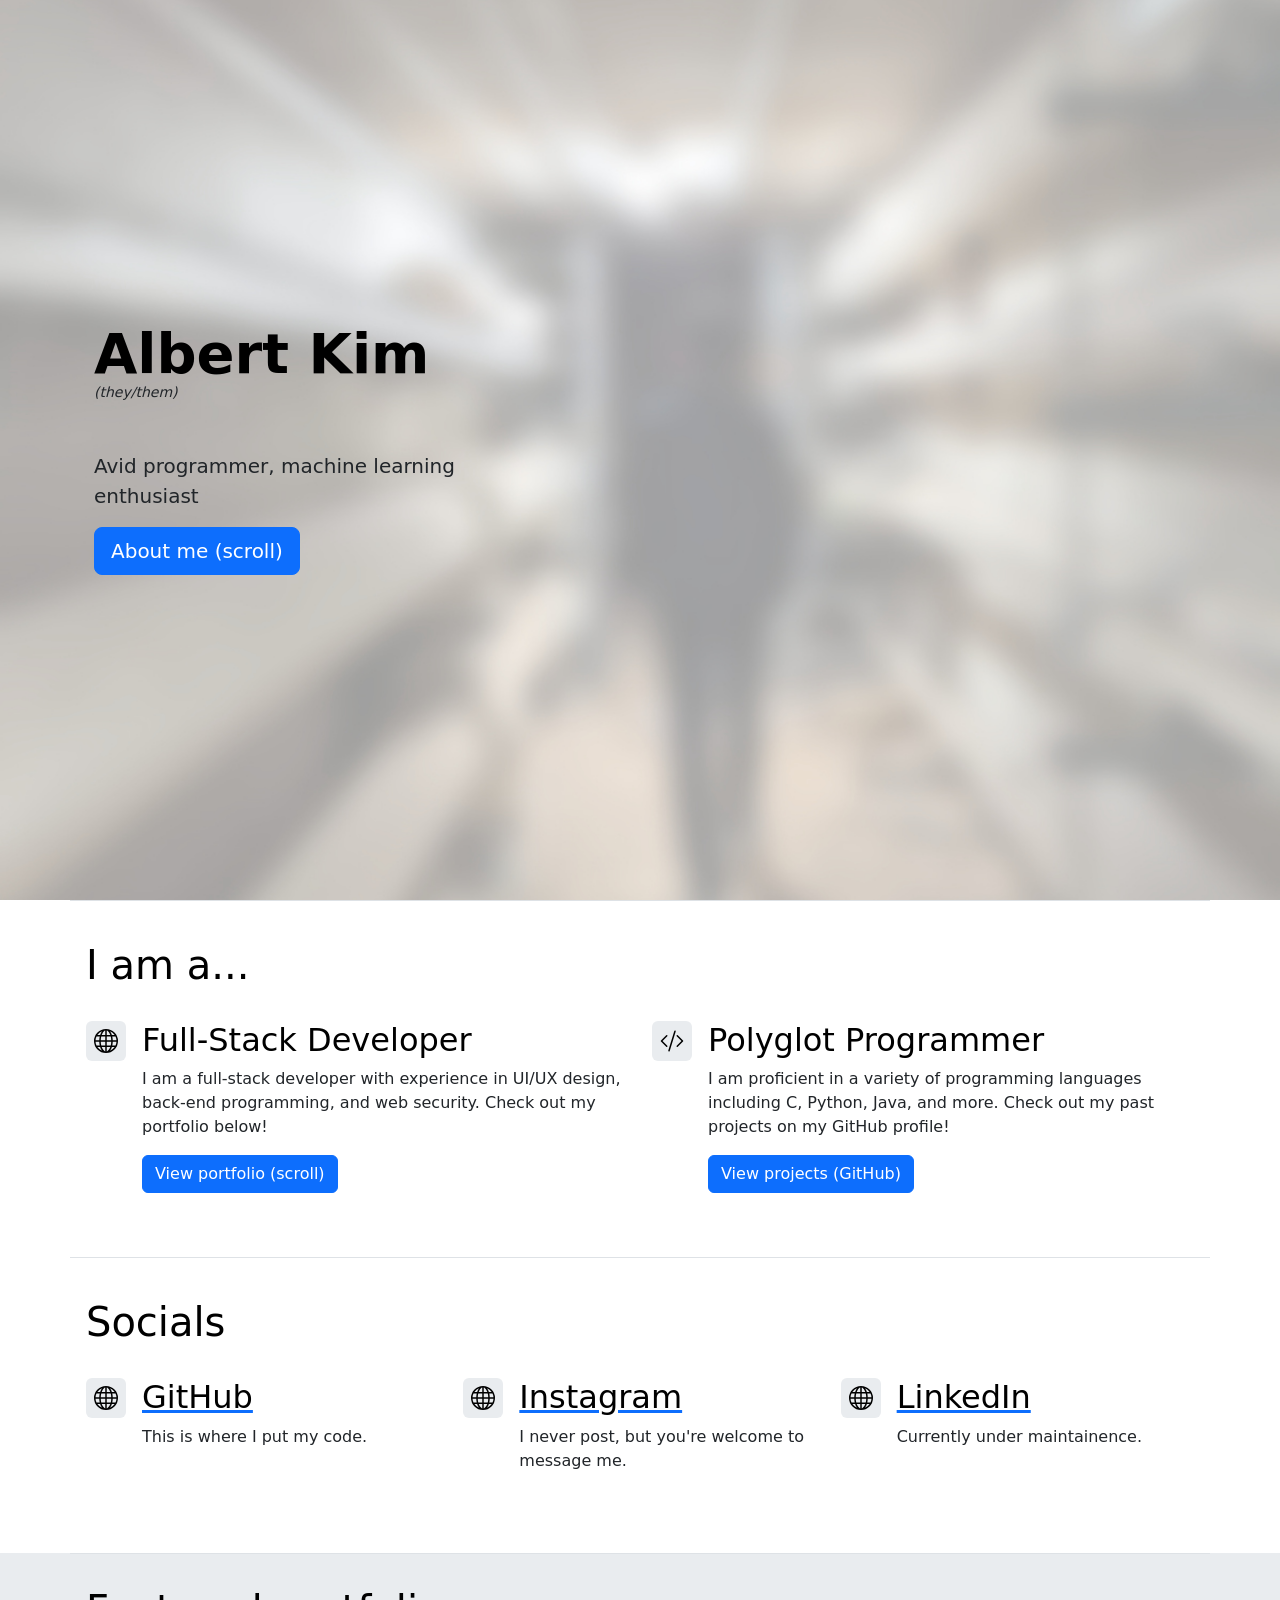
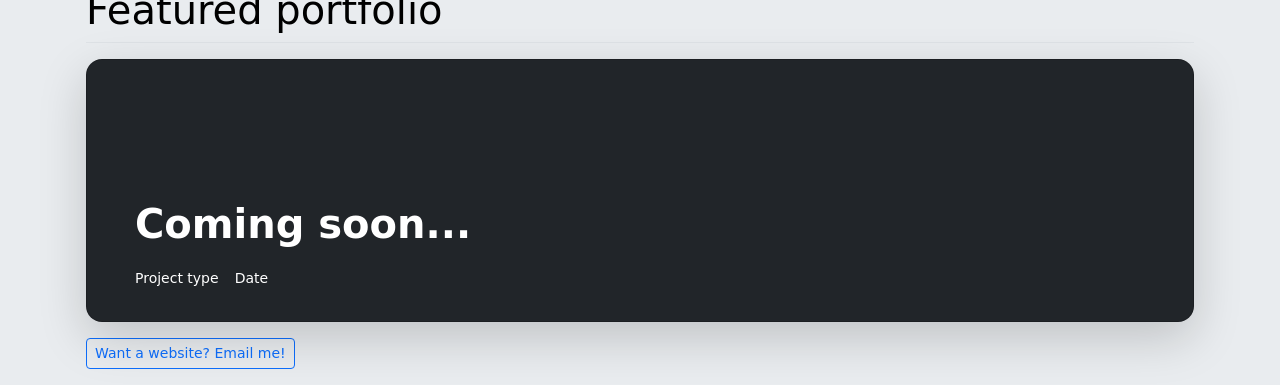
==== index.html @ 01ab3913 "Add files via upload" ====
<html>
	<head>
		<!-- Bootstrap CSS -->
		<link href="https://cdn.jsdelivr.net/npm/bootstrap@5.3.2/dist/css/bootstrap.min.css" rel="stylesheet" integrity="sha384-T3c6CoIi6uLrA9TneNEoa7RxnatzjcDSCmG1MXxSR1GAsXEV/Dwwykc2MPK8M2HN" crossorigin="anonymous">

		<!-- Custom CSS -->
		<!-- <link href="style.css" rel="stylesheet"> -->
	</head>

	<body class="">

		<!-- Cover -->
		<div class="bg-image mb-0 p-0" style="
					background-image: url(assets/bg.jpg);
					background-size: cover;
					background-position: center; 
			">
			<div class="container d-flex col-xxl-8 h-100 px-4 py-5 mx-auto">
			    <div class="row align-items-center g-5 py-5">

					<!-- Text -->
					<div class="col-lg-10">
						<h1 class="display-4 fw-bold text-body-emphasis lh-1 mb-0">Albert Kim</h1>
						<small><i>(they/them)</i></small>
						<div class="my-5"></div>
						<p class="lead">Avid programmer, machine learning enthusiast</p>
						<a href="#features" class="btn btn-lg btn-primary">About me (scroll)</a>
					</div>

					<!-- TODO scroll down icon -->

			    </div>
			</div>
		</div>

		<!-- Features -->
		<div class="container col-xxl-8 px-3 py-3 mb-5 border-top" id="features">
			<h2 class="pb-2 fs-1 text-body-emphasis my-4">I am a...</h2>
			<div class="row g-4 py-0 row-cols-1 row-cols-lg-2">

				<!-- Card 1 -->
				<div class="col d-flex align-items-start">
					<div class="icon-square text-body-emphasis bg-body-secondary d-inline-flex align-items-center justify-content-center fs-4 flex-shrink-0 me-3 p-2 rounded-2">
						<svg xmlns="http://www.w3.org/2000/svg" width="1em" height="1em" fill="currentColor" class="bi bi-globe" viewBox="0 0 16 16">
							<path d="M0 8a8 8 0 1 1 16 0A8 8 0 0 1 0 8m7.5-6.923c-.67.204-1.335.82-1.887 1.855A7.97 7.97 0 0 0 5.145 4H7.5zM4.09 4a9.267 9.267 0 0 1 .64-1.539 6.7 6.7 0 0 1 .597-.933A7.025 7.025 0 0 0 2.255 4zm-.582 3.5c.03-.877.138-1.718.312-2.5H1.674a6.958 6.958 0 0 0-.656 2.5zM4.847 5a12.5 12.5 0 0 0-.338 2.5H7.5V5zM8.5 5v2.5h2.99a12.495 12.495 0 0 0-.337-2.5zM4.51 8.5a12.5 12.5 0 0 0 .337 2.5H7.5V8.5zm3.99 0V11h2.653c.187-.765.306-1.608.338-2.5zM5.145 12c.138.386.295.744.468 1.068.552 1.035 1.218 1.65 1.887 1.855V12zm.182 2.472a6.696 6.696 0 0 1-.597-.933A9.268 9.268 0 0 1 4.09 12H2.255a7.024 7.024 0 0 0 3.072 2.472M3.82 11a13.652 13.652 0 0 1-.312-2.5h-2.49c.062.89.291 1.733.656 2.5zm6.853 3.472A7.024 7.024 0 0 0 13.745 12H11.91a9.27 9.27 0 0 1-.64 1.539 6.688 6.688 0 0 1-.597.933M8.5 12v2.923c.67-.204 1.335-.82 1.887-1.855.173-.324.33-.682.468-1.068zm3.68-1h2.146c.365-.767.594-1.61.656-2.5h-2.49a13.65 13.65 0 0 1-.312 2.5zm2.802-3.5a6.959 6.959 0 0 0-.656-2.5H12.18c.174.782.282 1.623.312 2.5zM11.27 2.461c.247.464.462.98.64 1.539h1.835a7.024 7.024 0 0 0-3.072-2.472c.218.284.418.598.597.933zM10.855 4a7.966 7.966 0 0 0-.468-1.068C9.835 1.897 9.17 1.282 8.5 1.077V4z"/>
						</svg>
					</div>
					<div>
						<h3 class="fs-2 text-body-emphasis">Full-Stack Developer</h3>
						<p>I am a full-stack developer with experience in UI/UX design, back-end programming, and web security. Check out my portfolio below!</p>
						<a href="#web-portfolio" class="btn btn-primary">View portfolio (scroll)</a>
					</div>
				</div>

				<!-- Card 2 -->
				<div class="col d-flex align-items-start">
					<div class="icon-square text-body-emphasis bg-body-secondary d-inline-flex align-items-center justify-content-center fs-4 flex-shrink-0 me-3 p-2 rounded-2">
						<svg xmlns="http://www.w3.org/2000/svg" width="1em" height="1em" fill="currentColor" class="bi bi-code-slash" viewBox="0 0 16 16">
							<path d="M10.478 1.647a.5.5 0 1 0-.956-.294l-4 13a.5.5 0 0 0 .956.294l4-13zM4.854 4.146a.5.5 0 0 1 0 .708L1.707 8l3.147 3.146a.5.5 0 0 1-.708.708l-3.5-3.5a.5.5 0 0 1 0-.708l3.5-3.5a.5.5 0 0 1 .708 0zm6.292 0a.5.5 0 0 0 0 .708L14.293 8l-3.147 3.146a.5.5 0 0 0 .708.708l3.5-3.5a.5.5 0 0 0 0-.708l-3.5-3.5a.5.5 0 0 0-.708 0z"/>
						</svg>
					</div>
					<div>
						<h3 class="fs-2 text-body-emphasis">Polyglot Programmer</h3>
						<p>I am proficient in a variety of programming languages including C, Python, Java, and more. Check out my past projects on my GitHub profile!</p>
						<a href="https://github.com/osteofelidae" class="btn btn-primary">View projects (GitHub)</a>
					</div>
				</div>
			</div>
		</div>

		<!-- Socials -->
		<div class="container col-xxl-8 px-3 py-3 mb-5 border-top" id="socials">
			<h2 class="pb-2 fs-1 text-body-emphasis my-4">Socials</h2>

			<div class="row g-4 py-0 row-cols-1 row-cols-lg-3">

				<!-- Card 1 -->
				<div class="col d-flex align-items-start">
					<div class="icon-square text-body-emphasis bg-body-secondary d-inline-flex align-items-center justify-content-center fs-4 flex-shrink-0 me-3 p-2 rounded-2">
						<svg xmlns="http://www.w3.org/2000/svg" width="1em" height="1em" fill="currentColor" class="bi bi-globe" viewBox="0 0 16 16">
							<path d="M0 8a8 8 0 1 1 16 0A8 8 0 0 1 0 8m7.5-6.923c-.67.204-1.335.82-1.887 1.855A7.97 7.97 0 0 0 5.145 4H7.5zM4.09 4a9.267 9.267 0 0 1 .64-1.539 6.7 6.7 0 0 1 .597-.933A7.025 7.025 0 0 0 2.255 4zm-.582 3.5c.03-.877.138-1.718.312-2.5H1.674a6.958 6.958 0 0 0-.656 2.5zM4.847 5a12.5 12.5 0 0 0-.338 2.5H7.5V5zM8.5 5v2.5h2.99a12.495 12.495 0 0 0-.337-2.5zM4.51 8.5a12.5 12.5 0 0 0 .337 2.5H7.5V8.5zm3.99 0V11h2.653c.187-.765.306-1.608.338-2.5zM5.145 12c.138.386.295.744.468 1.068.552 1.035 1.218 1.65 1.887 1.855V12zm.182 2.472a6.696 6.696 0 0 1-.597-.933A9.268 9.268 0 0 1 4.09 12H2.255a7.024 7.024 0 0 0 3.072 2.472M3.82 11a13.652 13.652 0 0 1-.312-2.5h-2.49c.062.89.291 1.733.656 2.5zm6.853 3.472A7.024 7.024 0 0 0 13.745 12H11.91a9.27 9.27 0 0 1-.64 1.539 6.688 6.688 0 0 1-.597.933M8.5 12v2.923c.67-.204 1.335-.82 1.887-1.855.173-.324.33-.682.468-1.068zm3.68-1h2.146c.365-.767.594-1.61.656-2.5h-2.49a13.65 13.65 0 0 1-.312 2.5zm2.802-3.5a6.959 6.959 0 0 0-.656-2.5H12.18c.174.782.282 1.623.312 2.5zM11.27 2.461c.247.464.462.98.64 1.539h1.835a7.024 7.024 0 0 0-3.072-2.472c.218.284.418.598.597.933zM10.855 4a7.966 7.966 0 0 0-.468-1.068C9.835 1.897 9.17 1.282 8.5 1.077V4z"/>
						</svg>
					</div>
					<div>
						<a href="https://github.com/osteofelidae">
							<h3 class="fs-2 text-body-emphasis">GitHub</h3>
						</a>
						<p>This is where I put my code.</p>
					</div>
				</div>

				<!-- Card 2 -->
				<div class="col d-flex align-items-start">
					<div class="icon-square text-body-emphasis bg-body-secondary d-inline-flex align-items-center justify-content-center fs-4 flex-shrink-0 me-3 p-2 rounded-2">
						<svg xmlns="http://www.w3.org/2000/svg" width="1em" height="1em" fill="currentColor" class="bi bi-globe" viewBox="0 0 16 16">
							<path d="M0 8a8 8 0 1 1 16 0A8 8 0 0 1 0 8m7.5-6.923c-.67.204-1.335.82-1.887 1.855A7.97 7.97 0 0 0 5.145 4H7.5zM4.09 4a9.267 9.267 0 0 1 .64-1.539 6.7 6.7 0 0 1 .597-.933A7.025 7.025 0 0 0 2.255 4zm-.582 3.5c.03-.877.138-1.718.312-2.5H1.674a6.958 6.958 0 0 0-.656 2.5zM4.847 5a12.5 12.5 0 0 0-.338 2.5H7.5V5zM8.5 5v2.5h2.99a12.495 12.495 0 0 0-.337-2.5zM4.51 8.5a12.5 12.5 0 0 0 .337 2.5H7.5V8.5zm3.99 0V11h2.653c.187-.765.306-1.608.338-2.5zM5.145 12c.138.386.295.744.468 1.068.552 1.035 1.218 1.65 1.887 1.855V12zm.182 2.472a6.696 6.696 0 0 1-.597-.933A9.268 9.268 0 0 1 4.09 12H2.255a7.024 7.024 0 0 0 3.072 2.472M3.82 11a13.652 13.652 0 0 1-.312-2.5h-2.49c.062.89.291 1.733.656 2.5zm6.853 3.472A7.024 7.024 0 0 0 13.745 12H11.91a9.27 9.27 0 0 1-.64 1.539 6.688 6.688 0 0 1-.597.933M8.5 12v2.923c.67-.204 1.335-.82 1.887-1.855.173-.324.33-.682.468-1.068zm3.68-1h2.146c.365-.767.594-1.61.656-2.5h-2.49a13.65 13.65 0 0 1-.312 2.5zm2.802-3.5a6.959 6.959 0 0 0-.656-2.5H12.18c.174.782.282 1.623.312 2.5zM11.27 2.461c.247.464.462.98.64 1.539h1.835a7.024 7.024 0 0 0-3.072-2.472c.218.284.418.598.597.933zM10.855 4a7.966 7.966 0 0 0-.468-1.068C9.835 1.897 9.17 1.282 8.5 1.077V4z"/>
						</svg>
					</div>
					<div>
						<a href="https://instagram.com/osteofelidae">
							<h3 class="fs-2 text-body-emphasis">Instagram</h3>
						</a>
						<p>I never post, but you're welcome to message me.</p>
					</div>
				</div>

				<!-- Card 3 -->
				<div class="col d-flex align-items-start">
					<div class="icon-square text-body-emphasis bg-body-secondary d-inline-flex align-items-center justify-content-center fs-4 flex-shrink-0 me-3 p-2 rounded-2">
						<svg xmlns="http://www.w3.org/2000/svg" width="1em" height="1em" fill="currentColor" class="bi bi-globe" viewBox="0 0 16 16">
							<path d="M0 8a8 8 0 1 1 16 0A8 8 0 0 1 0 8m7.5-6.923c-.67.204-1.335.82-1.887 1.855A7.97 7.97 0 0 0 5.145 4H7.5zM4.09 4a9.267 9.267 0 0 1 .64-1.539 6.7 6.7 0 0 1 .597-.933A7.025 7.025 0 0 0 2.255 4zm-.582 3.5c.03-.877.138-1.718.312-2.5H1.674a6.958 6.958 0 0 0-.656 2.5zM4.847 5a12.5 12.5 0 0 0-.338 2.5H7.5V5zM8.5 5v2.5h2.99a12.495 12.495 0 0 0-.337-2.5zM4.51 8.5a12.5 12.5 0 0 0 .337 2.5H7.5V8.5zm3.99 0V11h2.653c.187-.765.306-1.608.338-2.5zM5.145 12c.138.386.295.744.468 1.068.552 1.035 1.218 1.65 1.887 1.855V12zm.182 2.472a6.696 6.696 0 0 1-.597-.933A9.268 9.268 0 0 1 4.09 12H2.255a7.024 7.024 0 0 0 3.072 2.472M3.82 11a13.652 13.652 0 0 1-.312-2.5h-2.49c.062.89.291 1.733.656 2.5zm6.853 3.472A7.024 7.024 0 0 0 13.745 12H11.91a9.27 9.27 0 0 1-.64 1.539 6.688 6.688 0 0 1-.597.933M8.5 12v2.923c.67-.204 1.335-.82 1.887-1.855.173-.324.33-.682.468-1.068zm3.68-1h2.146c.365-.767.594-1.61.656-2.5h-2.49a13.65 13.65 0 0 1-.312 2.5zm2.802-3.5a6.959 6.959 0 0 0-.656-2.5H12.18c.174.782.282 1.623.312 2.5zM11.27 2.461c.247.464.462.98.64 1.539h1.835a7.024 7.024 0 0 0-3.072-2.472c.218.284.418.598.597.933zM10.855 4a7.966 7.966 0 0 0-.468-1.068C9.835 1.897 9.17 1.282 8.5 1.077V4z"/>
						</svg>
					</div>
					<div>
						<a href="#socials">
							<h3 class="fs-2 text-body-emphasis">LinkedIn</h3>
						</a>
						<p>Currently under maintainence.</p>
					</div>
				</div>

				
			</div>
		</div>

		<!-- Portfolio -->
		<div class="bg-body-secondary">
			<div class="container col-xxl-8 px-3 py-3 mb-0 border-top" id="web-portfolio">
				<h2 class="pb-2 border-bottom fs-1 text-body-emphasis my-3">Featured portfolio</h2>

				<!-- Card 1 -->
				<div class="row row-cols-1 row-cols-lg-1 align-items-stretch g-4 pu-5 pb-3">
					<div class="col">
						<div class="card card-cover h-100 overflow-hidden text-bg-dark rounded-4 shadow-lg bg-image" style="background-image: url('TODO');">
							<div class="d-flex flex-column h-100 p-5 pb-3 text-white text-shadow-1">
								<h3 class="pt-5 mt-5 mb-4 display-6 lh-1 fw-bold">Coming soon...</h3>
								<ul class="d-flex list-unstyled mt-auto">
									<li class="d-flex align-items-center me-3">
										<small>Project type</small>
									</li>
									<li class="d-flex align-items-center">
										<small>Date</small>
									</li>
								</ul>
							</div>
						</div>
					</div>
				</div>

				<a href="mailto:osteofelidae@gmail.com" class="btn btn-sm btn btn-outline-primary btn-bg-primary">Want a website? Email me!</a>


			</div>
		</div>

	</body>
</html>
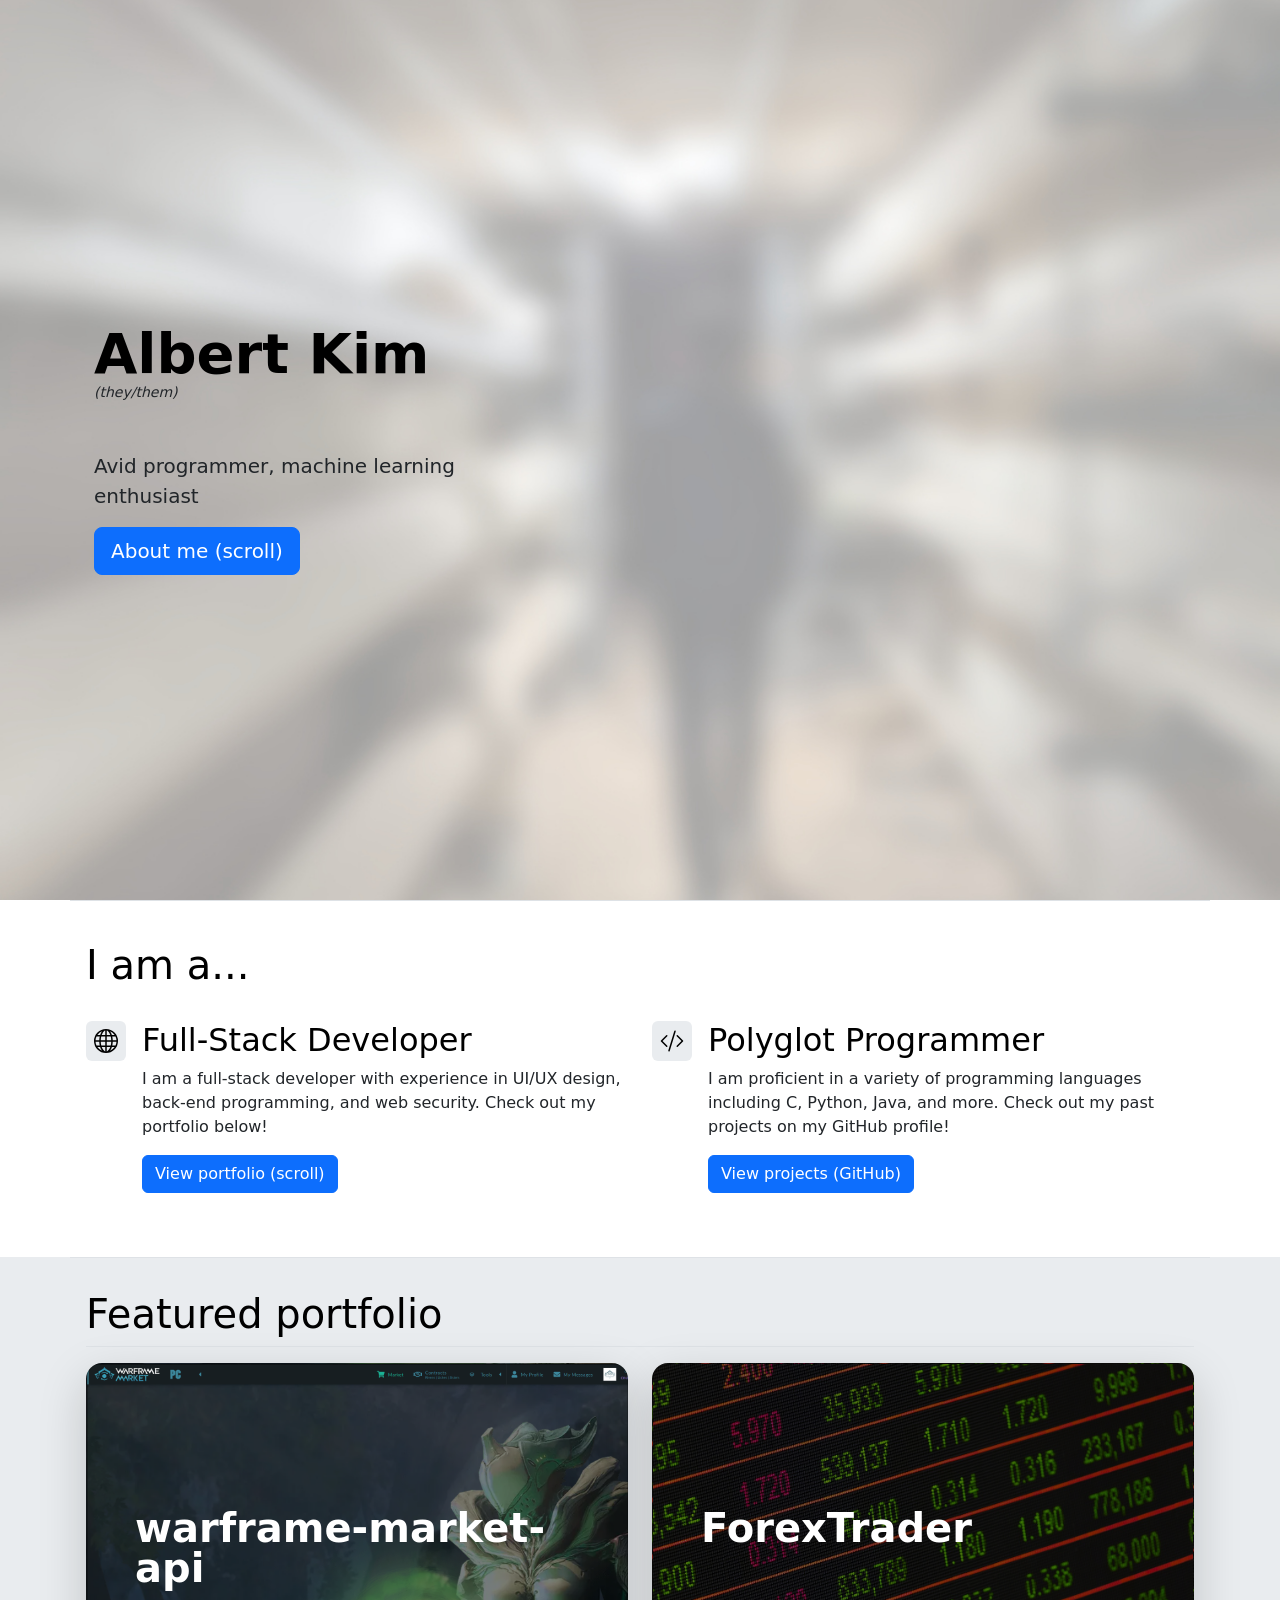
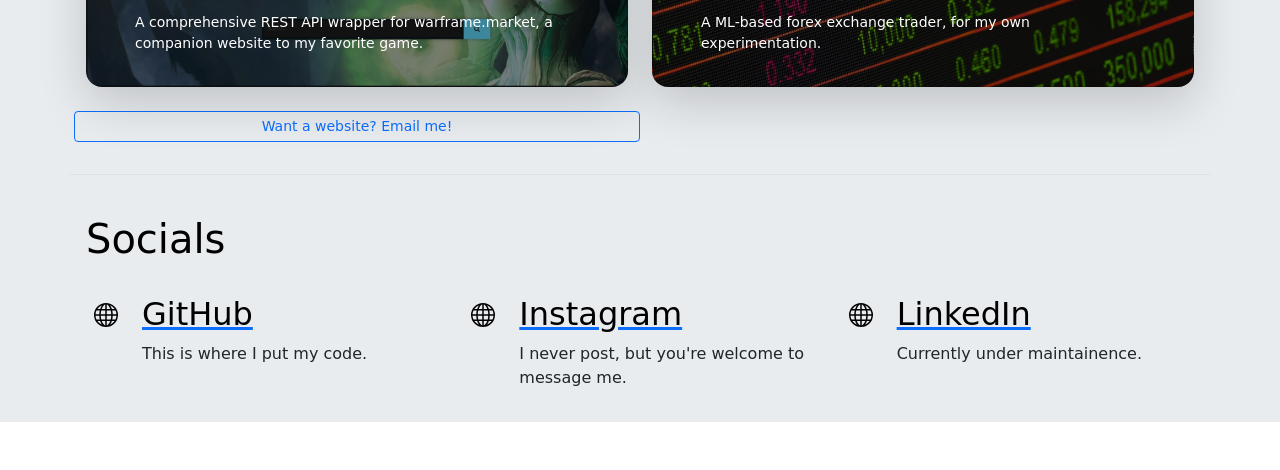
==== commit 47f3ae5b: "Add portfolio cards" ====
--- a/index.html
+++ b/index.html
@@ -68,6 +68,52 @@
 			</div>
 		</div>
 
+		<!-- Portfolio -->
+		<div class="bg-body-secondary">
+			<div class="container col-xxl-8 px-3 py-3 mb-0 border-top" id="web-portfolio">
+				<h2 class="pb-2 border-bottom fs-1 text-body-emphasis my-3">Featured portfolio</h2>
+
+				
+				<div class="row row-cols-1 row-cols-lg-2 align-items-stretch g-4 pu-5 pb-3">
+
+					<!-- Card 1 -->
+					<a class="text-decoration-none" href="https://github.com/osteofelidae/warframe-market-api">
+						<div class="col">
+							<div class="card card-cover h-100 overflow-hidden text-bg-dark rounded-4 shadow-lg bg-image" style="background-image: url('assets/warframe-market-api.png');background-size: cover;">
+								<div class="d-flex flex-column h-100 p-5 pb-3 text-white text-shadow-1">
+									<h3 class="pt-5 mt-5 mb-4 display-6 lh-1 fw-bold">warframe-market-api</h3>
+									<ul class="d-flex list-unstyled mt-auto">
+										<li class="d-flex align-items-center me-3">
+											<small>A comprehensive REST API wrapper for warframe.market, a companion website to my favorite game.</small>
+										</li>
+									</ul>
+								</div>
+							</div>
+						</div>
+					</a>
+
+					<!-- Card 2 -->
+					<a class="text-decoration-none" href="https://github.com/osteofelidae/ForexTrader">
+						<div class="col">
+							<div class="card card-cover h-100 overflow-hidden text-bg-dark rounded-4 shadow-lg bg-image" style="background-image: url('assets/ForexTrader.png');background-size: cover;">
+								<div class="d-flex flex-column h-100 p-5 pb-3 text-white text-shadow-1">
+									<h3 class="pt-5 mt-5 mb-4 display-6 lh-1 fw-bold">ForexTrader</h3>
+									<ul class="d-flex list-unstyled mt-auto">
+										<li class="d-flex align-items-center me-3">
+											<small>A ML-based forex exchange trader, for my own experimentation.</small>
+										</li>
+									</ul>
+								</div>
+							</div>
+						</div>
+					</a>
+
+				<a href="mailto:osteofelidae@gmail.com" class="btn btn-sm btn btn-outline-primary btn-bg-primary">Want a website? Email me!</a>
+
+
+			</div>
+		</div>
+
 		<!-- Socials -->
 		<div class="container col-xxl-8 px-3 py-3 mb-5 border-top" id="socials">
 			<h2 class="pb-2 fs-1 text-body-emphasis my-4">Socials</h2>
@@ -123,35 +169,5 @@
 			</div>
 		</div>
 
-		<!-- Portfolio -->
-		<div class="bg-body-secondary">
-			<div class="container col-xxl-8 px-3 py-3 mb-0 border-top" id="web-portfolio">
-				<h2 class="pb-2 border-bottom fs-1 text-body-emphasis my-3">Featured portfolio</h2>
-
-				<!-- Card 1 -->
-				<div class="row row-cols-1 row-cols-lg-1 align-items-stretch g-4 pu-5 pb-3">
-					<div class="col">
-						<div class="card card-cover h-100 overflow-hidden text-bg-dark rounded-4 shadow-lg bg-image" style="background-image: url('TODO');">
-							<div class="d-flex flex-column h-100 p-5 pb-3 text-white text-shadow-1">
-								<h3 class="pt-5 mt-5 mb-4 display-6 lh-1 fw-bold">Coming soon...</h3>
-								<ul class="d-flex list-unstyled mt-auto">
-									<li class="d-flex align-items-center me-3">
-										<small>Project type</small>
-									</li>
-									<li class="d-flex align-items-center">
-										<small>Date</small>
-									</li>
-								</ul>
-							</div>
-						</div>
-					</div>
-				</div>
-
-				<a href="mailto:osteofelidae@gmail.com" class="btn btn-sm btn btn-outline-primary btn-bg-primary">Want a website? Email me!</a>
-
-
-			</div>
-		</div>
-
 	</body>
 </html>
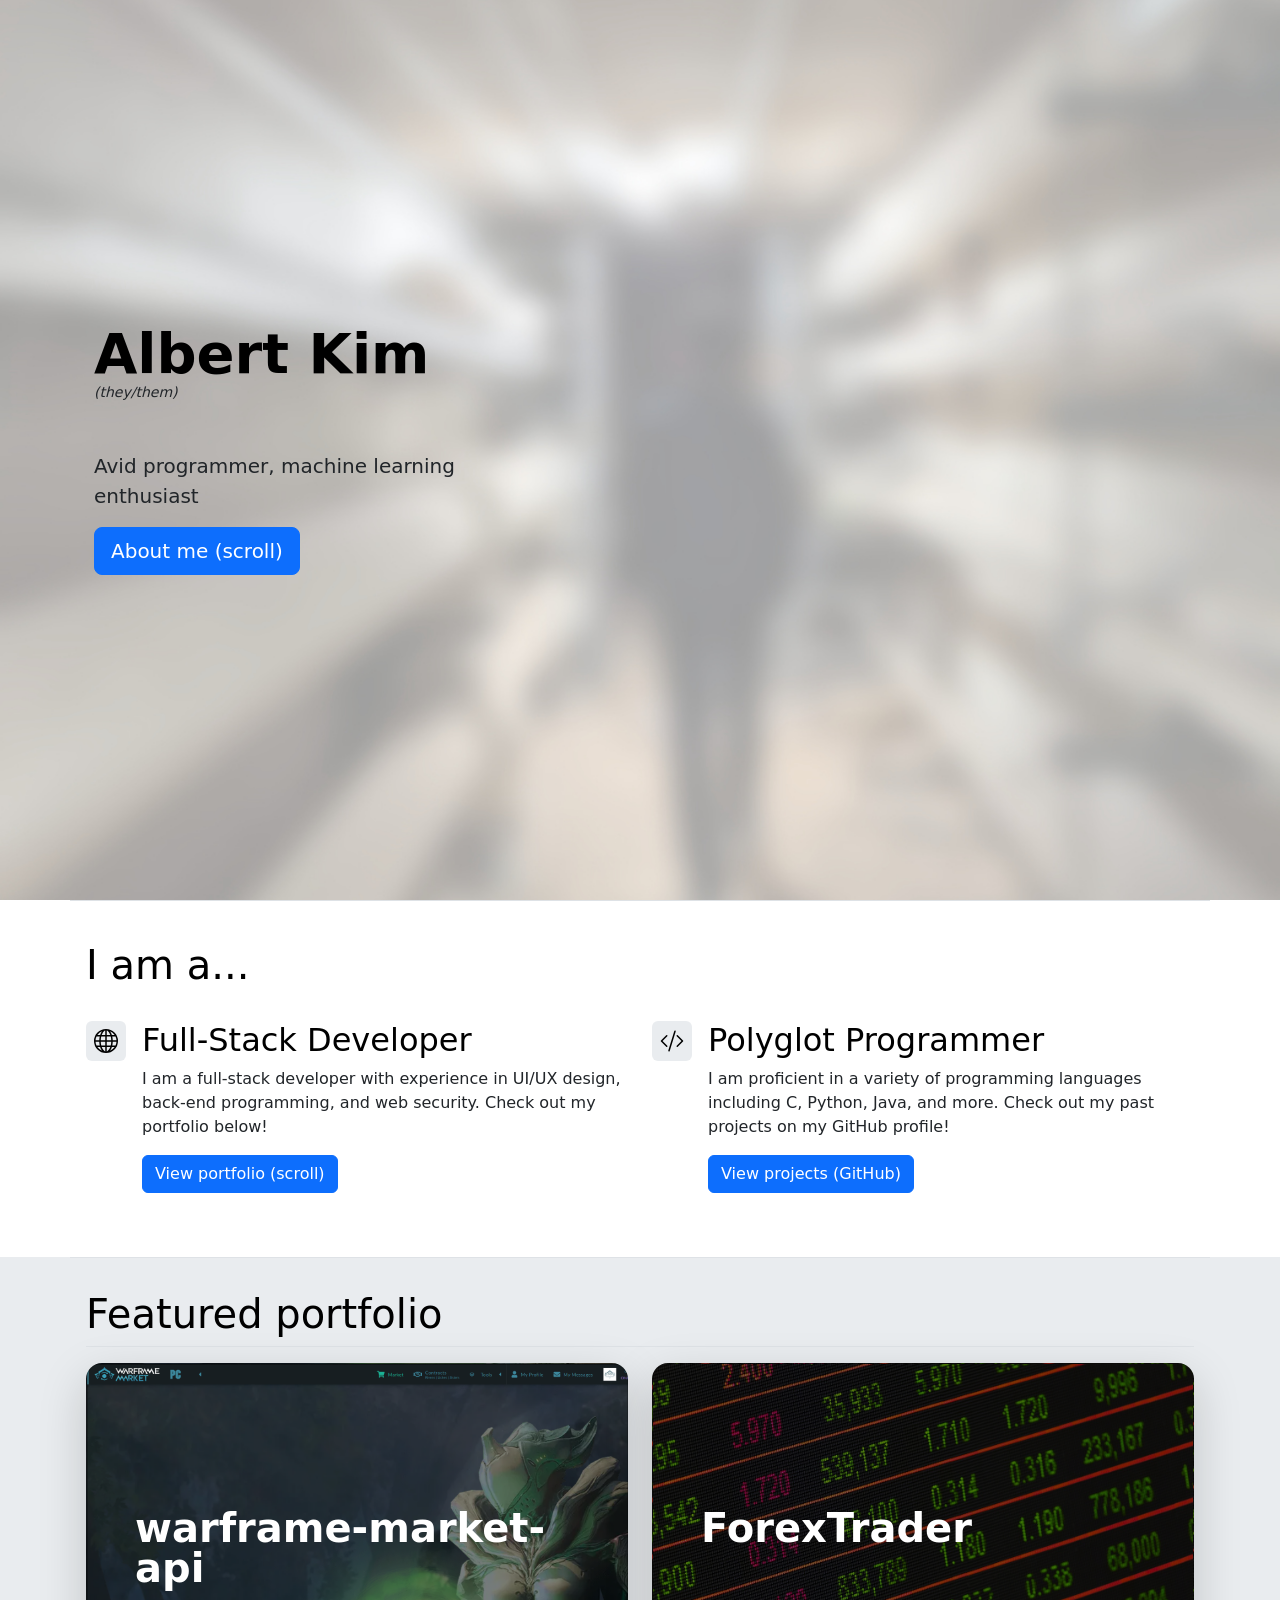
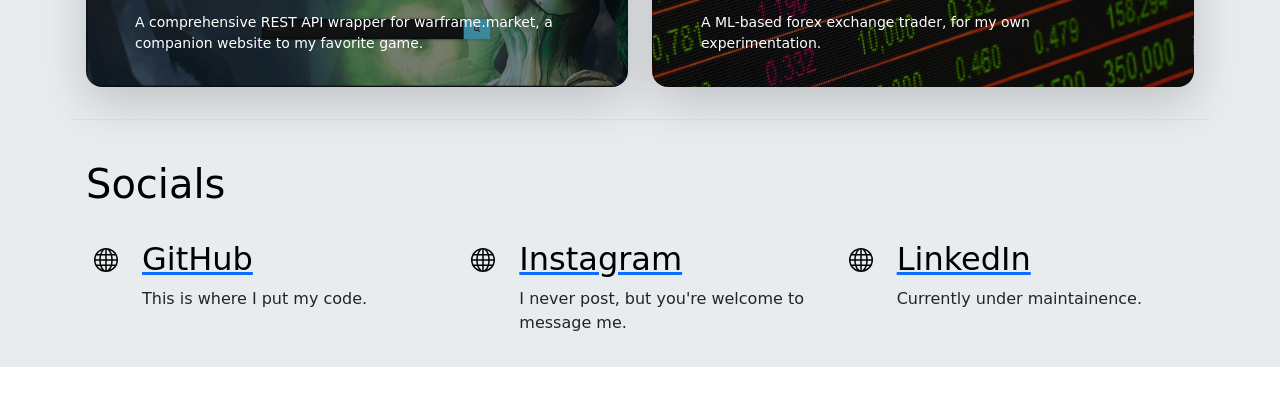
==== commit eabfb613: "Remove button" ====
--- a/index.html
+++ b/index.html
@@ -108,9 +108,6 @@
 						</div>
 					</a>
 
-				<a href="mailto:osteofelidae@gmail.com" class="btn btn-sm btn btn-outline-primary btn-bg-primary">Want a website? Email me!</a>
-
-
 			</div>
 		</div>
 
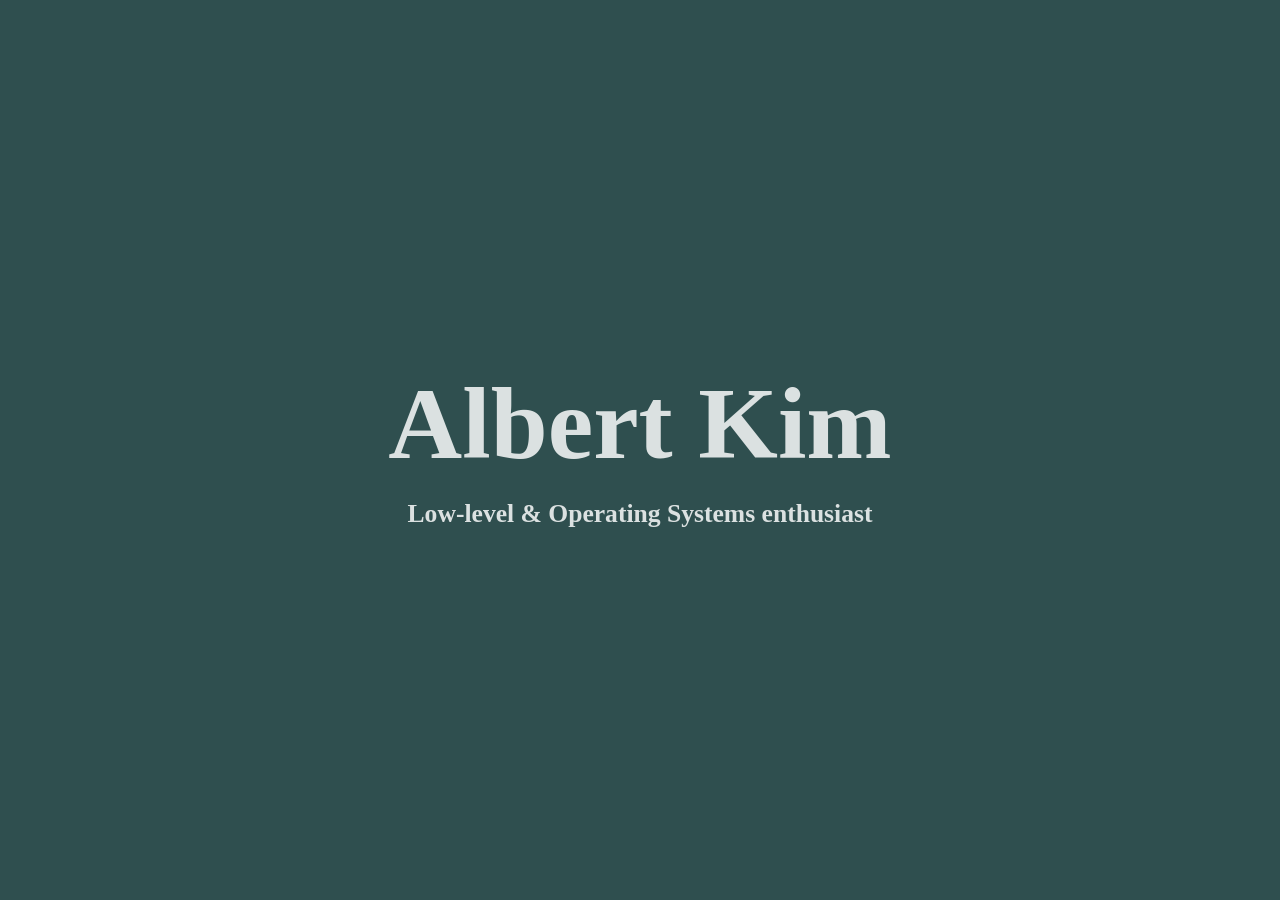
==== commit d47d79d1: "first commit" ====
--- a/index.html
+++ b/index.html
@@ -1,170 +1,74 @@
 <html>
-	<head>
-		<!-- Bootstrap CSS -->
-		<link href="https://cdn.jsdelivr.net/npm/bootstrap@5.3.2/dist/css/bootstrap.min.css" rel="stylesheet" integrity="sha384-T3c6CoIi6uLrA9TneNEoa7RxnatzjcDSCmG1MXxSR1GAsXEV/Dwwykc2MPK8M2HN" crossorigin="anonymous">
+    <head>
+        <title>Albert Kim</title>
+        <link href="style.css" rel="stylesheet" />
+    </head>
+    <body>
+        <div class="container">
+            <div class="page cover-page">
+                <div class="cover-page-overlay">
+                    <h1>Albert Kim</h1>
+                    <h2>Low-level & Operating Systems enthusiast</h2>
+                </div>
+            </div>
 
-		<!-- Custom CSS -->
-		<!-- <link href="style.css" rel="stylesheet"> -->
-	</head>
+            <div class="page content-page-background">
+                <div class="content-page">
+                    <h1>About Me</h1>
+                    <p>
+                        Hello! I'm Alby, an undergrad in Computer Science. I've
+                        been coding since I was seven, and enjoy all things
+                        programming!
+                    </p>
+                    <p>
+                        In particular, I love doing low-level/OS stuff - for
+                        example, I maintain my own distribution of Arch Linux
+                        and use it as my daily driver! I also dabble in AI/ML
+                        and web development - I created this website without
+                        frameworks for fun!
+                    </p>
+                    <p>
+                        Outside of CS, I'm an avid enjoyer of books and video
+                        games galore, particularly high fantasy and sci-fi. Ask
+                        me about my WuWa account!
+                    </p>
+                </div>
+            </div>
 
-	<body class="">
+            <div class="page content-page-background">
+                <div class="content-page">
+                    <h1>Hire me!</h1>
+                    <p>
+                        I need more money to buy graphics cards, and you
+                        need a dependable software engineer. Sounds like a win-win to me!
+                    </p>
+                    <br />
+                    <p>
+                        <b>What I'm great at:</b>
+                        <ul>
+                            <li><b>Languages:</b> C/C++, Python, learning new languages fast!</li>
+                            <li><b>Libraries/Technologies:</b> Linux, PyTorch, TensorFlow/Keras</li>
+                        </ul>
+                    </p>
+                    <br />
+                    <p>
+                        <b>What I'm good at:</b>
+                        <ul>
+                            <li><b>Languages:</b> Rust, JavaScript, HTML, CSS, Java, Lua</li>
+                            <li><b>Libraries/Technologies:</b> Node.js, React.js, Bootstrap</li>
+                        </ul>
+                    </p>
+                    <br />
+                    <p><a href="assets/resume.pdf">My full resume :)</a></p>
+                </div>
+            </div>
 
-		<!-- Cover -->
-		<div class="bg-image mb-0 p-0" style="
-					background-image: url(assets/bg.jpg);
-					background-size: cover;
-					background-position: center; 
-			">
-			<div class="container d-flex col-xxl-8 h-100 px-4 py-5 mx-auto">
-			    <div class="row align-items-center g-5 py-5">
-
-					<!-- Text -->
-					<div class="col-lg-10">
-						<h1 class="display-4 fw-bold text-body-emphasis lh-1 mb-0">Albert Kim</h1>
-						<small><i>(they/them)</i></small>
-						<div class="my-5"></div>
-						<p class="lead">Avid programmer, machine learning enthusiast</p>
-						<a href="#features" class="btn btn-lg btn-primary">About me (scroll)</a>
-					</div>
-
-					<!-- TODO scroll down icon -->
-
-			    </div>
-			</div>
-		</div>
-
-		<!-- Features -->
-		<div class="container col-xxl-8 px-3 py-3 mb-5 border-top" id="features">
-			<h2 class="pb-2 fs-1 text-body-emphasis my-4">I am a...</h2>
-			<div class="row g-4 py-0 row-cols-1 row-cols-lg-2">
-
-				<!-- Card 1 -->
-				<div class="col d-flex align-items-start">
-					<div class="icon-square text-body-emphasis bg-body-secondary d-inline-flex align-items-center justify-content-center fs-4 flex-shrink-0 me-3 p-2 rounded-2">
-						<svg xmlns="http://www.w3.org/2000/svg" width="1em" height="1em" fill="currentColor" class="bi bi-globe" viewBox="0 0 16 16">
-							<path d="M0 8a8 8 0 1 1 16 0A8 8 0 0 1 0 8m7.5-6.923c-.67.204-1.335.82-1.887 1.855A7.97 7.97 0 0 0 5.145 4H7.5zM4.09 4a9.267 9.267 0 0 1 .64-1.539 6.7 6.7 0 0 1 .597-.933A7.025 7.025 0 0 0 2.255 4zm-.582 3.5c.03-.877.138-1.718.312-2.5H1.674a6.958 6.958 0 0 0-.656 2.5zM4.847 5a12.5 12.5 0 0 0-.338 2.5H7.5V5zM8.5 5v2.5h2.99a12.495 12.495 0 0 0-.337-2.5zM4.51 8.5a12.5 12.5 0 0 0 .337 2.5H7.5V8.5zm3.99 0V11h2.653c.187-.765.306-1.608.338-2.5zM5.145 12c.138.386.295.744.468 1.068.552 1.035 1.218 1.65 1.887 1.855V12zm.182 2.472a6.696 6.696 0 0 1-.597-.933A9.268 9.268 0 0 1 4.09 12H2.255a7.024 7.024 0 0 0 3.072 2.472M3.82 11a13.652 13.652 0 0 1-.312-2.5h-2.49c.062.89.291 1.733.656 2.5zm6.853 3.472A7.024 7.024 0 0 0 13.745 12H11.91a9.27 9.27 0 0 1-.64 1.539 6.688 6.688 0 0 1-.597.933M8.5 12v2.923c.67-.204 1.335-.82 1.887-1.855.173-.324.33-.682.468-1.068zm3.68-1h2.146c.365-.767.594-1.61.656-2.5h-2.49a13.65 13.65 0 0 1-.312 2.5zm2.802-3.5a6.959 6.959 0 0 0-.656-2.5H12.18c.174.782.282 1.623.312 2.5zM11.27 2.461c.247.464.462.98.64 1.539h1.835a7.024 7.024 0 0 0-3.072-2.472c.218.284.418.598.597.933zM10.855 4a7.966 7.966 0 0 0-.468-1.068C9.835 1.897 9.17 1.282 8.5 1.077V4z"/>
-						</svg>
-					</div>
-					<div>
-						<h3 class="fs-2 text-body-emphasis">Full-Stack Developer</h3>
-						<p>I am a full-stack developer with experience in UI/UX design, back-end programming, and web security. Check out my portfolio below!</p>
-						<a href="#web-portfolio" class="btn btn-primary">View portfolio (scroll)</a>
-					</div>
-				</div>
-
-				<!-- Card 2 -->
-				<div class="col d-flex align-items-start">
-					<div class="icon-square text-body-emphasis bg-body-secondary d-inline-flex align-items-center justify-content-center fs-4 flex-shrink-0 me-3 p-2 rounded-2">
-						<svg xmlns="http://www.w3.org/2000/svg" width="1em" height="1em" fill="currentColor" class="bi bi-code-slash" viewBox="0 0 16 16">
-							<path d="M10.478 1.647a.5.5 0 1 0-.956-.294l-4 13a.5.5 0 0 0 .956.294l4-13zM4.854 4.146a.5.5 0 0 1 0 .708L1.707 8l3.147 3.146a.5.5 0 0 1-.708.708l-3.5-3.5a.5.5 0 0 1 0-.708l3.5-3.5a.5.5 0 0 1 .708 0zm6.292 0a.5.5 0 0 0 0 .708L14.293 8l-3.147 3.146a.5.5 0 0 0 .708.708l3.5-3.5a.5.5 0 0 0 0-.708l-3.5-3.5a.5.5 0 0 0-.708 0z"/>
-						</svg>
-					</div>
-					<div>
-						<h3 class="fs-2 text-body-emphasis">Polyglot Programmer</h3>
-						<p>I am proficient in a variety of programming languages including C, Python, Java, and more. Check out my past projects on my GitHub profile!</p>
-						<a href="https://github.com/osteofelidae" class="btn btn-primary">View projects (GitHub)</a>
-					</div>
-				</div>
-			</div>
-		</div>
-
-		<!-- Portfolio -->
-		<div class="bg-body-secondary">
-			<div class="container col-xxl-8 px-3 py-3 mb-0 border-top" id="web-portfolio">
-				<h2 class="pb-2 border-bottom fs-1 text-body-emphasis my-3">Featured portfolio</h2>
-
-				
-				<div class="row row-cols-1 row-cols-lg-2 align-items-stretch g-4 pu-5 pb-3">
-
-					<!-- Card 1 -->
-					<a class="text-decoration-none" href="https://github.com/osteofelidae/warframe-market-api">
-						<div class="col">
-							<div class="card card-cover h-100 overflow-hidden text-bg-dark rounded-4 shadow-lg bg-image" style="background-image: url('assets/warframe-market-api.png');background-size: cover;">
-								<div class="d-flex flex-column h-100 p-5 pb-3 text-white text-shadow-1">
-									<h3 class="pt-5 mt-5 mb-4 display-6 lh-1 fw-bold">warframe-market-api</h3>
-									<ul class="d-flex list-unstyled mt-auto">
-										<li class="d-flex align-items-center me-3">
-											<small>A comprehensive REST API wrapper for warframe.market, a companion website to my favorite game.</small>
-										</li>
-									</ul>
-								</div>
-							</div>
-						</div>
-					</a>
-
-					<!-- Card 2 -->
-					<a class="text-decoration-none" href="https://github.com/osteofelidae/ForexTrader">
-						<div class="col">
-							<div class="card card-cover h-100 overflow-hidden text-bg-dark rounded-4 shadow-lg bg-image" style="background-image: url('assets/ForexTrader.png');background-size: cover;">
-								<div class="d-flex flex-column h-100 p-5 pb-3 text-white text-shadow-1">
-									<h3 class="pt-5 mt-5 mb-4 display-6 lh-1 fw-bold">ForexTrader</h3>
-									<ul class="d-flex list-unstyled mt-auto">
-										<li class="d-flex align-items-center me-3">
-											<small>A ML-based forex exchange trader, for my own experimentation.</small>
-										</li>
-									</ul>
-								</div>
-							</div>
-						</div>
-					</a>
-
-			</div>
-		</div>
-
-		<!-- Socials -->
-		<div class="container col-xxl-8 px-3 py-3 mb-5 border-top" id="socials">
-			<h2 class="pb-2 fs-1 text-body-emphasis my-4">Socials</h2>
-
-			<div class="row g-4 py-0 row-cols-1 row-cols-lg-3">
-
-				<!-- Card 1 -->
-				<div class="col d-flex align-items-start">
-					<div class="icon-square text-body-emphasis bg-body-secondary d-inline-flex align-items-center justify-content-center fs-4 flex-shrink-0 me-3 p-2 rounded-2">
-						<svg xmlns="http://www.w3.org/2000/svg" width="1em" height="1em" fill="currentColor" class="bi bi-globe" viewBox="0 0 16 16">
-							<path d="M0 8a8 8 0 1 1 16 0A8 8 0 0 1 0 8m7.5-6.923c-.67.204-1.335.82-1.887 1.855A7.97 7.97 0 0 0 5.145 4H7.5zM4.09 4a9.267 9.267 0 0 1 .64-1.539 6.7 6.7 0 0 1 .597-.933A7.025 7.025 0 0 0 2.255 4zm-.582 3.5c.03-.877.138-1.718.312-2.5H1.674a6.958 6.958 0 0 0-.656 2.5zM4.847 5a12.5 12.5 0 0 0-.338 2.5H7.5V5zM8.5 5v2.5h2.99a12.495 12.495 0 0 0-.337-2.5zM4.51 8.5a12.5 12.5 0 0 0 .337 2.5H7.5V8.5zm3.99 0V11h2.653c.187-.765.306-1.608.338-2.5zM5.145 12c.138.386.295.744.468 1.068.552 1.035 1.218 1.65 1.887 1.855V12zm.182 2.472a6.696 6.696 0 0 1-.597-.933A9.268 9.268 0 0 1 4.09 12H2.255a7.024 7.024 0 0 0 3.072 2.472M3.82 11a13.652 13.652 0 0 1-.312-2.5h-2.49c.062.89.291 1.733.656 2.5zm6.853 3.472A7.024 7.024 0 0 0 13.745 12H11.91a9.27 9.27 0 0 1-.64 1.539 6.688 6.688 0 0 1-.597.933M8.5 12v2.923c.67-.204 1.335-.82 1.887-1.855.173-.324.33-.682.468-1.068zm3.68-1h2.146c.365-.767.594-1.61.656-2.5h-2.49a13.65 13.65 0 0 1-.312 2.5zm2.802-3.5a6.959 6.959 0 0 0-.656-2.5H12.18c.174.782.282 1.623.312 2.5zM11.27 2.461c.247.464.462.98.64 1.539h1.835a7.024 7.024 0 0 0-3.072-2.472c.218.284.418.598.597.933zM10.855 4a7.966 7.966 0 0 0-.468-1.068C9.835 1.897 9.17 1.282 8.5 1.077V4z"/>
-						</svg>
-					</div>
-					<div>
-						<a href="https://github.com/osteofelidae">
-							<h3 class="fs-2 text-body-emphasis">GitHub</h3>
-						</a>
-						<p>This is where I put my code.</p>
-					</div>
-				</div>
-
-				<!-- Card 2 -->
-				<div class="col d-flex align-items-start">
-					<div class="icon-square text-body-emphasis bg-body-secondary d-inline-flex align-items-center justify-content-center fs-4 flex-shrink-0 me-3 p-2 rounded-2">
-						<svg xmlns="http://www.w3.org/2000/svg" width="1em" height="1em" fill="currentColor" class="bi bi-globe" viewBox="0 0 16 16">
-							<path d="M0 8a8 8 0 1 1 16 0A8 8 0 0 1 0 8m7.5-6.923c-.67.204-1.335.82-1.887 1.855A7.97 7.97 0 0 0 5.145 4H7.5zM4.09 4a9.267 9.267 0 0 1 .64-1.539 6.7 6.7 0 0 1 .597-.933A7.025 7.025 0 0 0 2.255 4zm-.582 3.5c.03-.877.138-1.718.312-2.5H1.674a6.958 6.958 0 0 0-.656 2.5zM4.847 5a12.5 12.5 0 0 0-.338 2.5H7.5V5zM8.5 5v2.5h2.99a12.495 12.495 0 0 0-.337-2.5zM4.51 8.5a12.5 12.5 0 0 0 .337 2.5H7.5V8.5zm3.99 0V11h2.653c.187-.765.306-1.608.338-2.5zM5.145 12c.138.386.295.744.468 1.068.552 1.035 1.218 1.65 1.887 1.855V12zm.182 2.472a6.696 6.696 0 0 1-.597-.933A9.268 9.268 0 0 1 4.09 12H2.255a7.024 7.024 0 0 0 3.072 2.472M3.82 11a13.652 13.652 0 0 1-.312-2.5h-2.49c.062.89.291 1.733.656 2.5zm6.853 3.472A7.024 7.024 0 0 0 13.745 12H11.91a9.27 9.27 0 0 1-.64 1.539 6.688 6.688 0 0 1-.597.933M8.5 12v2.923c.67-.204 1.335-.82 1.887-1.855.173-.324.33-.682.468-1.068zm3.68-1h2.146c.365-.767.594-1.61.656-2.5h-2.49a13.65 13.65 0 0 1-.312 2.5zm2.802-3.5a6.959 6.959 0 0 0-.656-2.5H12.18c.174.782.282 1.623.312 2.5zM11.27 2.461c.247.464.462.98.64 1.539h1.835a7.024 7.024 0 0 0-3.072-2.472c.218.284.418.598.597.933zM10.855 4a7.966 7.966 0 0 0-.468-1.068C9.835 1.897 9.17 1.282 8.5 1.077V4z"/>
-						</svg>
-					</div>
-					<div>
-						<a href="https://instagram.com/osteofelidae">
-							<h3 class="fs-2 text-body-emphasis">Instagram</h3>
-						</a>
-						<p>I never post, but you're welcome to message me.</p>
-					</div>
-				</div>
-
-				<!-- Card 3 -->
-				<div class="col d-flex align-items-start">
-					<div class="icon-square text-body-emphasis bg-body-secondary d-inline-flex align-items-center justify-content-center fs-4 flex-shrink-0 me-3 p-2 rounded-2">
-						<svg xmlns="http://www.w3.org/2000/svg" width="1em" height="1em" fill="currentColor" class="bi bi-globe" viewBox="0 0 16 16">
-							<path d="M0 8a8 8 0 1 1 16 0A8 8 0 0 1 0 8m7.5-6.923c-.67.204-1.335.82-1.887 1.855A7.97 7.97 0 0 0 5.145 4H7.5zM4.09 4a9.267 9.267 0 0 1 .64-1.539 6.7 6.7 0 0 1 .597-.933A7.025 7.025 0 0 0 2.255 4zm-.582 3.5c.03-.877.138-1.718.312-2.5H1.674a6.958 6.958 0 0 0-.656 2.5zM4.847 5a12.5 12.5 0 0 0-.338 2.5H7.5V5zM8.5 5v2.5h2.99a12.495 12.495 0 0 0-.337-2.5zM4.51 8.5a12.5 12.5 0 0 0 .337 2.5H7.5V8.5zm3.99 0V11h2.653c.187-.765.306-1.608.338-2.5zM5.145 12c.138.386.295.744.468 1.068.552 1.035 1.218 1.65 1.887 1.855V12zm.182 2.472a6.696 6.696 0 0 1-.597-.933A9.268 9.268 0 0 1 4.09 12H2.255a7.024 7.024 0 0 0 3.072 2.472M3.82 11a13.652 13.652 0 0 1-.312-2.5h-2.49c.062.89.291 1.733.656 2.5zm6.853 3.472A7.024 7.024 0 0 0 13.745 12H11.91a9.27 9.27 0 0 1-.64 1.539 6.688 6.688 0 0 1-.597.933M8.5 12v2.923c.67-.204 1.335-.82 1.887-1.855.173-.324.33-.682.468-1.068zm3.68-1h2.146c.365-.767.594-1.61.656-2.5h-2.49a13.65 13.65 0 0 1-.312 2.5zm2.802-3.5a6.959 6.959 0 0 0-.656-2.5H12.18c.174.782.282 1.623.312 2.5zM11.27 2.461c.247.464.462.98.64 1.539h1.835a7.024 7.024 0 0 0-3.072-2.472c.218.284.418.598.597.933zM10.855 4a7.966 7.966 0 0 0-.468-1.068C9.835 1.897 9.17 1.282 8.5 1.077V4z"/>
-						</svg>
-					</div>
-					<div>
-						<a href="#socials">
-							<h3 class="fs-2 text-body-emphasis">LinkedIn</h3>
-						</a>
-						<p>Currently under maintainence.</p>
-					</div>
-				</div>
-
-				
-			</div>
-		</div>
-
-	</body>
-</html>+            <div class="page content-page-background">
+                <div class="content-page">
+                    <h1>My Projects</h1>
+                    <p>Work in progress! Check back later :P</p>
+                </div>
+            </div>
+        </div>
+    </body>
+</html>
--- a/style.css
+++ b/style.css
@@ -0,0 +1,102 @@
+body {
+    margin: 0;
+    padding: 0;
+}
+
+.container {
+    scroll-snap-type: y proximity;
+    overflow: scroll;
+    height: 100vh;
+}
+
+.page {
+    width: 100vw;
+    min-height: 100vh;
+    margin: 0;
+    /*background-color: lime;*/
+    display: flex;
+    justify-content: center;
+    align-items: center;
+    scroll-snap-align: center;
+}
+
+.cover-page {
+    background-image: url("assets/cover-bg.png");
+    background-size: cover;
+    background-position: bottom center;
+    background-blend-mode: multiply;
+    background-color: darkslategray;
+    padding: 0;
+}
+.cover-page-overlay {
+    background-color: black;
+    color: lightgray;
+    mix-blend-mode: screen;
+
+    width: 75%;
+
+    text-align: center;
+}
+.cover-page-overlay > h1 {
+    margin: 0vw 0px 2vw 0px;
+    padding: 0;
+    font-size: 8vw;
+    line-height: 8vw;
+}
+.cover-page-overlay > h2 {
+    margin: 2vw 0px 0vw 0px;
+    font-size: 2vw;
+    line-height: 2vw;
+}
+
+.content-page-background {
+    background-color: #f0f0f0;
+}
+.content-page {
+    width: 80%;
+    /*background-color: red;*/
+    background-color: #f0f0f0;
+    padding: 1vw;
+    margin: 5vw;
+}
+.content-page > h1 {
+    font-size: 4vw;
+    color: #363636;
+}
+.content-page > p {
+    font-size: 1.75vw;
+    color: #242424;
+}
+
+.content-page > ul > li {
+    font-size: 1.5vw;
+    color: #242424;
+}
+
+@media (max-width: 768px) {
+    .cover-page-overlay > h1 {
+        margin: 0vw 0px 2vw 0px;
+        padding: 0;
+        font-size: 12vw;
+        line-height: 12vw;
+    }
+    .cover-page-overlay > h2 {
+        margin: 2vw 0px 0vw 0px;
+        font-size: 3vw;
+        line-height: 3vw;
+    }
+
+    .content-page > h1 {
+        font-size: 12vw;
+        color: #363636;
+    }
+    .content-page > p {
+        font-size: 4vw;
+        color: #242424;
+    }
+
+    .content-page > ul > li {
+        font-size: 3.5vw;
+        color: #242424;
+    }
+}
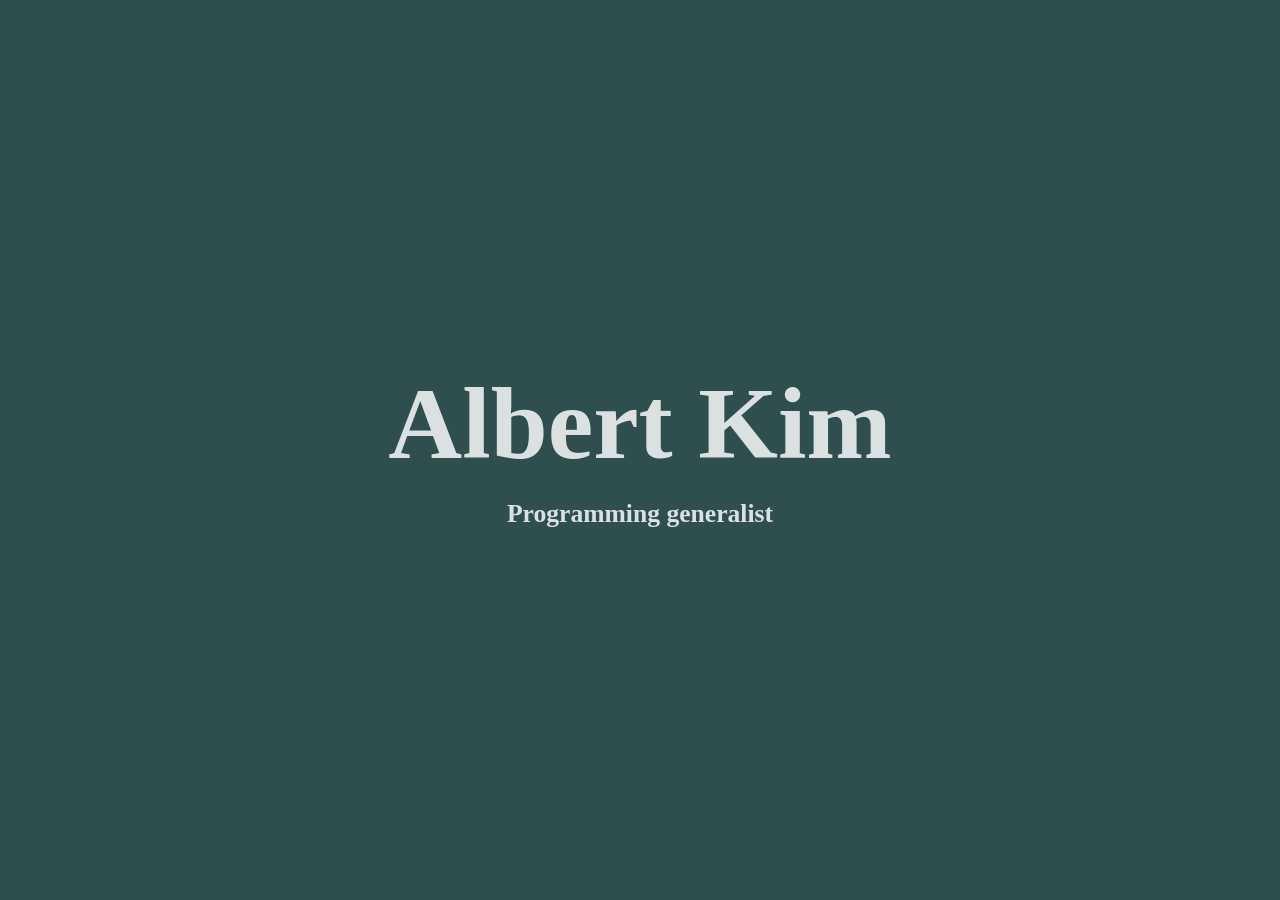
==== commit 9867fa6e: "asdasd" ====
--- a/index.html
+++ b/index.html
@@ -2,51 +2,77 @@
     <head>
         <title>Albert Kim</title>
         <link href="style.css" rel="stylesheet" />
+
+        <meta name="viewport" content="width=device-width, initial-scale=1.0">
+<style>
+    /* Ensure animations don't cause layout shift */
+    .page {
+        will-change: transform, opacity;
+    }
+</style>
     </head>
     <body>
         <div class="container">
             <div class="page cover-page">
                 <div class="cover-page-overlay">
                     <h1>Albert Kim</h1>
-                    <h2>Low-level & Operating Systems enthusiast</h2>
+                    <h2>Programming generalist</h2>
                 </div>
             </div>
 
             <div class="page content-page-background">
                 <div class="content-page">
+                    <h1>Index</h1>
+                    <p>
+                        <ul>
+                            <li><a href="#aboutme">About me</a></li>
+                            <li><a href="#contactme">Contact me</a></li>
+                            <li><a href="#hireme">Hire me!</a></li>
+                        </ul>
+                    </p>
+                </div>
+            </div>
+
+            <div class="page content-page-background" id="aboutme">
+                <div class="content-page">
                     <h1>About Me</h1>
                     <p>
-                        Hello! I'm Alby, an undergrad in Computer Science. I've
+                        Hello! I'm Alby, an Master's student in Computer Science. I've
                         been coding since I was seven, and enjoy all things
                         programming!
                     </p>
                     <p>
-                        In particular, I love doing low-level/OS stuff - for
-                        example, I maintain my own distribution of Arch Linux
-                        and use it as my daily driver! I also dabble in AI/ML
-                        and web development - I created this website without
-                        frameworks for fun!
+                        Tools and languages can be learned, but logic and design patterns
+                        are the same everywhere. I've been programming long enough that
+                        I can pick up new languages and frameworks on-the-fly. My strengths 
+                        are low-level/operating systems and research computing, but I have
+                        dabbled in everything from web development to data analysis.
                     </p>
                     <p>
                         Outside of CS, I'm an avid enjoyer of books and video
-                        games galore, particularly high fantasy and sci-fi. Ask
-                        me about my WuWa account!
+                        games galore, particularly high fantasy and sci-fi. Currently, I'm
+                        working through my first playthrough of X4: Foundations!
                     </p>
                 </div>
             </div>
 
-            <div class="page content-page-background">
+            <div class="page content-page-background" id="contactme">
+                <div class="content-page">
+                    <h1>Contact me</h1>
+                    <ul>
+                        <li><b>GitHub:</b> <a href="https://github.com/osteofelidae">https://github.com/osteofelidae</a></li>
+                        <li><b>Email:</b> <a href="mailto:osteofelidae@gmail.com">osteofelidae@gmail.com</a></li>
+                    </ul>
+                </div>
+            </div>
+
+            <div class="page content-page-background" id="hireme">
                 <div class="content-page">
                     <h1>Hire me!</h1>
                     <p>
-                        I need more money to buy graphics cards, and you
-                        need a dependable software engineer. Sounds like a win-win to me!
-                    </p>
-                    <br />
-                    <p>
                         <b>What I'm great at:</b>
                         <ul>
-                            <li><b>Languages:</b> C/C++, Python, learning new languages fast!</li>
+                            <li><b>Languages:</b> C/C++, Python, Bash, learning new languages fast!</li>
                             <li><b>Libraries/Technologies:</b> Linux, PyTorch, TensorFlow/Keras</li>
                         </ul>
                     </p>
@@ -62,13 +88,6 @@
                     <p><a href="assets/resume.pdf">My full resume :)</a></p>
                 </div>
             </div>
-
-            <div class="page content-page-background">
-                <div class="content-page">
-                    <h1>My Projects</h1>
-                    <p>Work in progress! Check back later :P</p>
-                </div>
-            </div>
         </div>
     </body>
 </html>
--- a/style.css
+++ b/style.css
@@ -1,102 +1,178 @@
+/* base */
+
 body {
     margin: 0;
     padding: 0;
+    scroll-behavior: smooth;
 }
 
 .container {
-    scroll-snap-type: y proximity;
+    height: 100vh;
     overflow: scroll;
-    height: 100vh;
+    scroll-behavior: smooth;
+    transition: scroll-top 0.3s ease;
 }
 
 .page {
     width: 100vw;
     min-height: 100vh;
     margin: 0;
-    /*background-color: lime;*/
     display: flex;
     justify-content: center;
     align-items: center;
     scroll-snap-align: center;
+    opacity: 0;
+    transform: translateY(20px);
+    animation: fadeInUp 0.6s ease-out forwards;
 }
 
+/* Cover page */
 .cover-page {
+    padding: 0;
     background-image: url("assets/cover-bg.png");
     background-size: cover;
     background-position: bottom center;
+    background-color: darkslategray;
     background-blend-mode: multiply;
-    background-color: darkslategray;
-    padding: 0;
 }
+
 .cover-page-overlay {
+    width: 75%;
+    text-align: center;
     background-color: black;
     color: lightgray;
     mix-blend-mode: screen;
+    transition: transform 0.3s ease, box-shadow 0.3s ease;
+}
 
-    width: 75%;
+.cover-page-overlay:hover {
+    transform: scale(1.02);
+    box-shadow: 0 10px 30px rgba(0, 0, 0, 0.2);
+}
 
-    text-align: center;
-}
 .cover-page-overlay > h1 {
-    margin: 0vw 0px 2vw 0px;
+    margin: 0 0 2vw 0;
     padding: 0;
     font-size: 8vw;
     line-height: 8vw;
 }
+
 .cover-page-overlay > h2 {
-    margin: 2vw 0px 0vw 0px;
+    margin: 2vw 0 0 0;
     font-size: 2vw;
     line-height: 2vw;
 }
 
+/* Content page */
+
 .content-page-background {
     background-color: #f0f0f0;
 }
+
 .content-page {
     width: 80%;
-    /*background-color: red;*/
-    background-color: #f0f0f0;
-    padding: 1vw;
+    padding: 5vw;
     margin: 5vw;
+    background-color: transparent;
+    border: 5px dotted;
+    scroll-snap-type: y proximity;
 }
+
 .content-page > h1 {
     font-size: 4vw;
     color: #363636;
 }
+
 .content-page > p {
     font-size: 1.75vw;
     color: #242424;
 }
 
-.content-page > ul > li {
+.content-page > ul > li,
+.content-page ul li {
     font-size: 1.5vw;
     color: #242424;
+    opacity: 0;
+    animation: fadeInItem 0.4s ease-out forwards;
 }
 
+/* Links & images */
+
+a {
+    color: #242424;
+    text-decoration: none;
+    display: inline-block;
+    position: relative;
+    transition: all 0.3s ease;
+}
+
+a:hover {
+    color: #4a4a4a;
+    transform: translateX(4px);
+}
+
+a::after {
+    content: '';
+    position: absolute;
+    bottom: -2px;
+    left: 0;
+    width: 0;
+    height: 1px;
+    background-color: #4a4a4a;
+    transition: width 0.3s ease;
+}
+
+a:hover::after {
+    width: 100%;
+}
+
+img {
+    width: 100%;
+    object-fit: contain;
+}
+
+/* Animation delays */
+
+.page:nth-child(1) { animation-delay: 0.1s; }
+.page:nth-child(2) { animation-delay: 0.2s; }
+.page:nth-child(3) { animation-delay: 0.3s; }
+.page:nth-child(4) { animation-delay: 0.4s; }
+.page:nth-child(5) { animation-delay: 0.5s; }
+
+.content-page ul li:nth-child(1) { animation-delay: 0.1s; }
+.content-page ul li:nth-child(2) { animation-delay: 0.2s; }
+.content-page ul li:nth-child(3) { animation-delay: 0.3s; }
+.content-page ul li:nth-child(4) { animation-delay: 0.4s; }
+.content-page ul li:nth-child(5) { animation-delay: 0.5s; }
+
+/* Keyframes */
+
+@keyframes fadeInUp {
+    from { opacity: 0; transform: translateY(20px); }
+    to   { opacity: 1; transform: translateY(0); }
+}
+
+@keyframes fadeInItem {
+    from { opacity: 0; transform: translateX(-10px); }
+    to   { opacity: 1; transform: translateX(0); }
+}
+
+/* Media queries */
 @media (max-width: 768px) {
     .cover-page-overlay > h1 {
-        margin: 0vw 0px 2vw 0px;
+        margin: 0 0 2vw 0;
         padding: 0;
         font-size: 12vw;
         line-height: 12vw;
     }
+
     .cover-page-overlay > h2 {
-        margin: 2vw 0px 0vw 0px;
+        margin: 2vw 0 0 0;
         font-size: 3vw;
         line-height: 3vw;
     }
 
-    .content-page > h1 {
-        font-size: 12vw;
-        color: #363636;
-    }
-    .content-page > p {
-        font-size: 4vw;
-        color: #242424;
-    }
-
-    .content-page > ul > li {
-        font-size: 3.5vw;
-        color: #242424;
-    }
-}
+    .content-page > h1 { font-size: 12vw; }
+    .content-page > p  { font-size: 4vw; }
+    .content-page > ul > li { font-size: 3.5vw; }
+}
